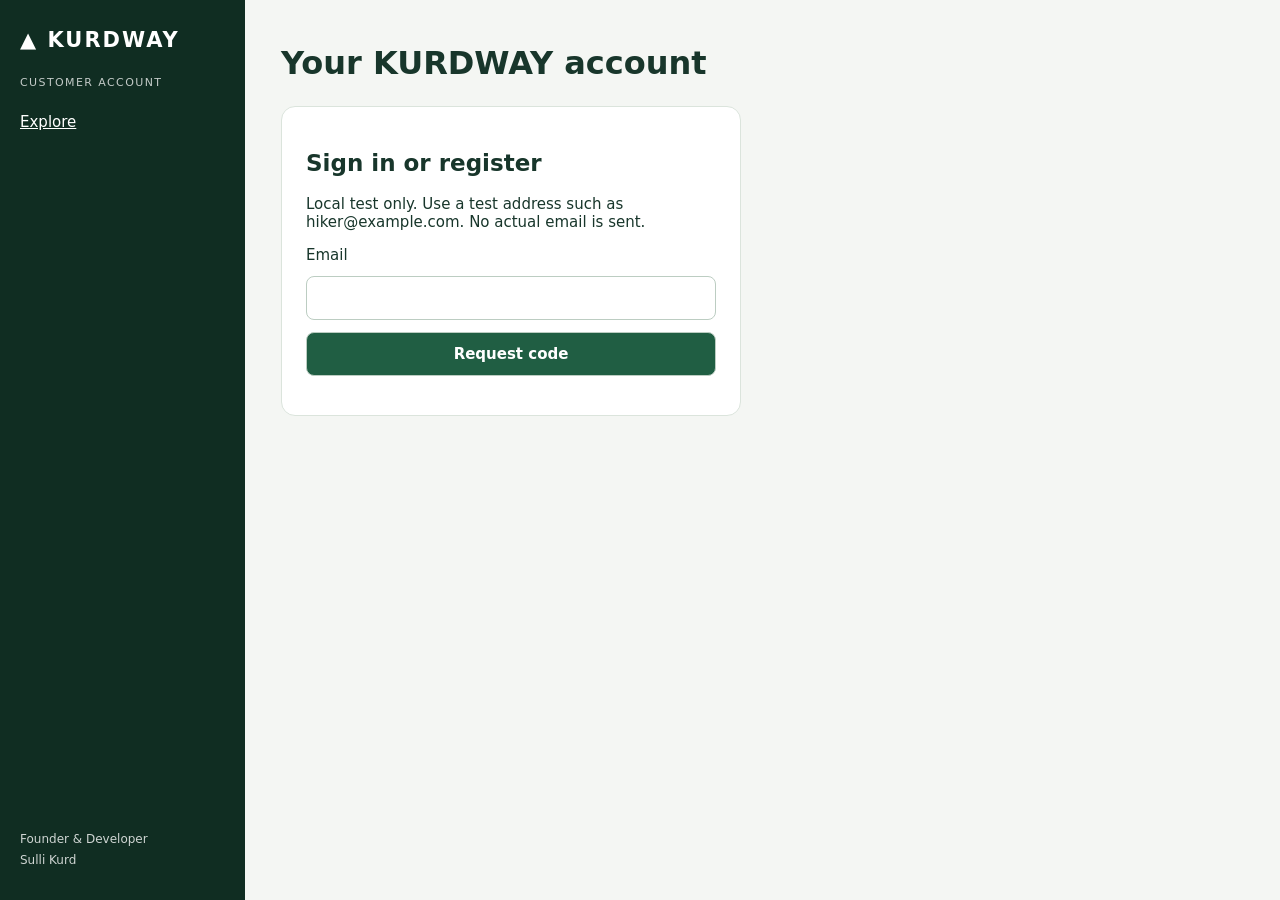
==== account.html @ 65a5e04f "feat: customer account preview account.html" ====
<!doctype html><html lang="en"><head><meta charset="utf-8"><meta name="viewport" content="width=device-width,initial-scale=1"><title>KURDWAY Account</title><link rel="stylesheet" href="/admin.css"></head><body><aside><a class="brand" href="/">▲ KURDWAY</a><small>CUSTOMER ACCOUNT</small><a href="/">Explore</a><footer>Founder & Developer<br>Sulli Kurd</footer></aside><main><h1>Your KURDWAY account</h1><section id="login"><h2>Sign in or register</h2><p>Local test only. Use a test address such as hiker@example.com. No actual email is sent.</p><form id="codeform"><label for="email">Email</label><input id="email" type="email" required maxlength="254" autocomplete="email"><button>Request code</button></form><form id="verifyform" hidden><label for="code">Six-digit code</label><input id="code" inputmode="numeric" pattern="[0-9]{6}" maxlength="6" required autocomplete="one-time-code"><button>Verify and sign in</button></form><p id="message" role="status"></p></section><section id="profile" hidden><article><h2>Account overview</h2><p id="address"></p><p id="plan"></p><p>Premium payments are not connected.</p><button id="logout">Sign out</button></article></section></main><script src="/account.js"></script></body></html>
---- admin.css ----
*{box-sizing:border-box}body{margin:0;background:#f4f6f3;color:#18362b;font:15px system-ui,sans-serif;display:grid;grid-template-columns:245px 1fr;min-height:100vh}aside{background:#102d22;color:#fff;padding:28px 20px;display:flex;flex-direction:column;gap:24px}a{color:inherit}.brand{font-weight:900;letter-spacing:2px;text-decoration:none;font-size:21px}small{font-size:11px;letter-spacing:1.4px;opacity:.75}nav{display:grid;gap:8px}button,input{font:inherit;border-radius:8px;padding:12px;border:1px solid #bccdc2}button{background:#205e43;color:#fff;cursor:pointer;font-weight:650}nav button{text-align:left;background:#ffffff0d;border-color:#ffffff20}nav button:hover,nav button.active{background:#377657}footer{margin-top:auto;font-size:12px;line-height:1.8;opacity:.8}main{padding:36px;min-width:0}header{display:flex;justify-content:space-between;align-items:center;border-bottom:1px solid #dbe4dc;margin-bottom:25px}h1{font-size:32px;margin:8px 0 24px}h2{font-size:23px}.notice{padding:14px;background:#fff2d9;border-radius:8px}.metrics{display:grid;grid-template-columns:repeat(auto-fit,minmax(150px,1fr));gap:15px}article,#login{background:#fff;padding:24px;border:1px solid #dbe4dc;border-radius:14px}strong{display:block;font-size:25px;margin-top:16px}#login{max-width:460px}form{display:grid;gap:12px}input{width:100%;background:white}.tablewrap{overflow:auto}table{width:100%;border-collapse:collapse;background:white;margin-top:16px}td,th{text-align:left;padding:12px;border-bottom:1px solid #dbe4dc}button:focus-visible,input:focus-visible,a:focus-visible{outline:3px solid #eab348;outline-offset:2px}[hidden]{display:none!important}@media(max-width:720px){body{display:block}aside{padding:16px;gap:12px}nav{grid-template-columns:1fr 1fr}main{padding:18px}footer{display:none}}
.sectionhead{display:flex;align-items:center;justify-content:space-between;gap:12px;flex-wrap:wrap}.chartcard{margin-top:18px}.chart svg{width:100%;height:auto;display:block}.planrow{display:grid;grid-template-columns:130px 1fr;align-items:center;gap:16px;margin:14px 0}progress{width:100%;accent-color:#287654}select{font:inherit;padding:10px;border:1px solid #bccdc2;border-radius:8px;background:#fff;color:#18362b}.metrics article{min-width:0}.metrics strong{overflow-wrap:anywhere}#panelstatus{font-size:13px;color:#52675a}.tablewrap td{overflow-wrap:anywhere}aside{position:sticky;top:0;height:100vh}@media(max-width:720px){aside{position:static;height:auto}.planrow{grid-template-columns:1fr}}
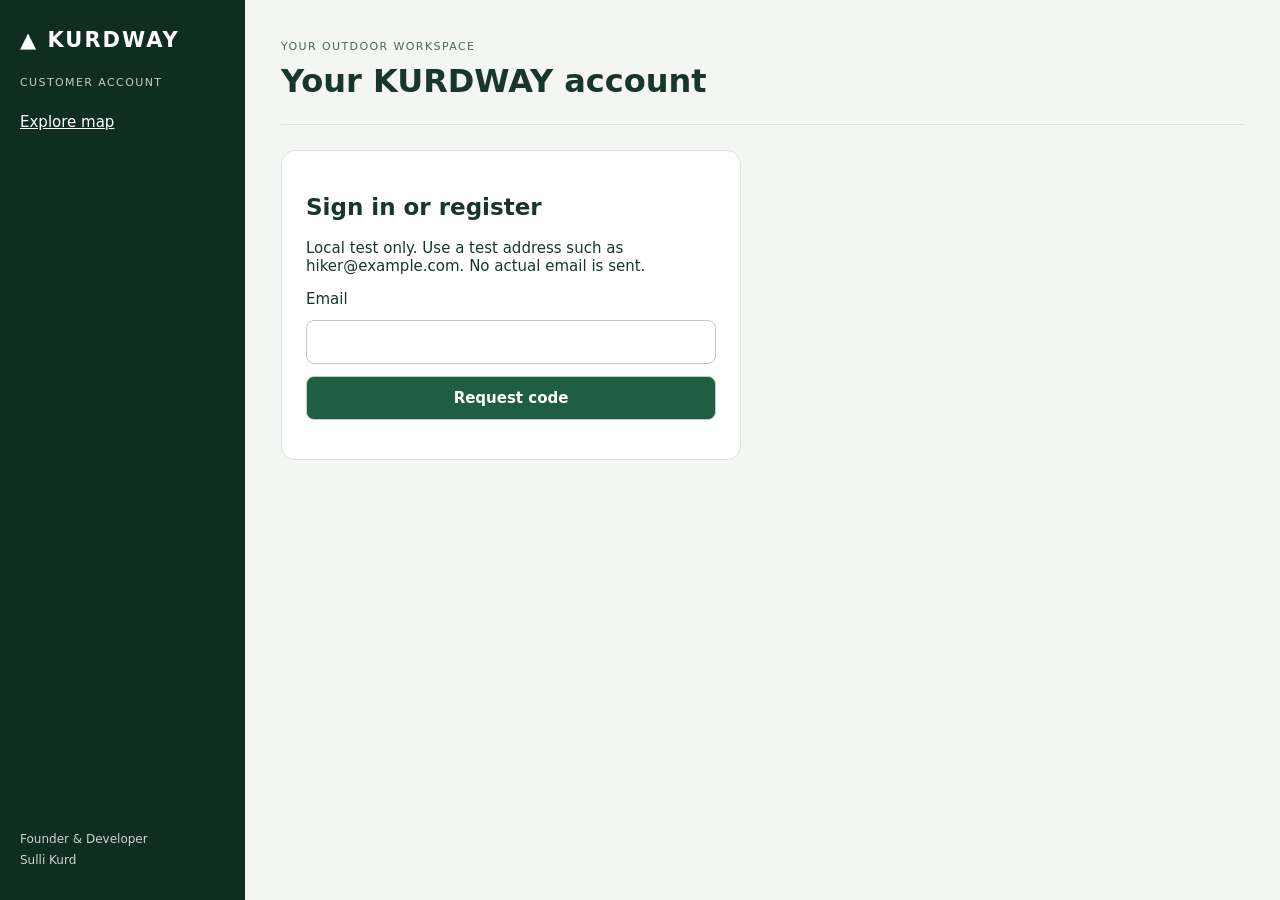
==== commit 97762c18: "feat: full customer workspace with private activities and settings" ====
--- a/account.html
+++ b/account.html
@@ -1 +1 @@
-<!doctype html><html lang="en"><head><meta charset="utf-8"><meta name="viewport" content="width=device-width,initial-scale=1"><title>KURDWAY Account</title><link rel="stylesheet" href="/admin.css"></head><body><aside><a class="brand" href="/">▲ KURDWAY</a><small>CUSTOMER ACCOUNT</small><a href="/">Explore</a><footer>Founder & Developer<br>Sulli Kurd</footer></aside><main><h1>Your KURDWAY account</h1><section id="login"><h2>Sign in or register</h2><p>Local test only. Use a test address such as hiker@example.com. No actual email is sent.</p><form id="codeform"><label for="email">Email</label><input id="email" type="email" required maxlength="254" autocomplete="email"><button>Request code</button></form><form id="verifyform" hidden><label for="code">Six-digit code</label><input id="code" inputmode="numeric" pattern="[0-9]{6}" maxlength="6" required autocomplete="one-time-code"><button>Verify and sign in</button></form><p id="message" role="status"></p></section><section id="profile" hidden><article><h2>Account overview</h2><p id="address"></p><p id="plan"></p><p>Premium payments are not connected.</p><button id="logout">Sign out</button></article></section></main><script src="/account.js"></script></body></html>+<!doctype html><html lang="en"><head><meta charset="utf-8"><meta name="viewport" content="width=device-width,initial-scale=1"><title>KURDWAY Account</title><link rel="stylesheet" href="/admin.css"></head><body><aside><a class="brand" href="/">▲ KURDWAY</a><small>CUSTOMER ACCOUNT</small><nav id="customer-nav" hidden><button data-tab="overview">Overview</button><button data-tab="favorites">Favorites</button><button data-tab="activities">My activities</button><button data-tab="settings">Profile & settings</button><button data-tab="membership">Membership</button></nav><a href="/">Explore map</a><footer>Founder & Developer<br>Sulli Kurd</footer></aside><main><header><div><small>YOUR OUTDOOR WORKSPACE</small><h1>Your KURDWAY account</h1></div><button id="logout" hidden>Sign out</button></header><section id="login"><h2>Sign in or register</h2><p>Local test only. Use a test address such as hiker@example.com. No actual email is sent.</p><form id="codeform"><label for="email">Email</label><input id="email" type="email" required maxlength="254" autocomplete="email"><button>Request code</button></form><form id="verifyform" hidden><label for="code">Six-digit code</label><input id="code" inputmode="numeric" pattern="[0-9]{6}" maxlength="6" required autocomplete="one-time-code"><button>Verify and sign in</button></form><p id="message" role="status"></p></section><section id="profile" hidden><p id="dashboard-message" role="status"></p><section id="overview" class="customer-view"><h2 id="welcome">Welcome</h2><p id="address"></p><div class="metrics"><article>Recorded hikes<strong id="trips">—</strong></article><article>Distance (km)<strong id="km">—</strong></article><article>Elevation gain (m)<strong id="elevation">—</strong></article><article>Saved places<strong id="favorite-count">—</strong></article></div><article class="chartcard"><h3>Your next adventure</h3><p>Explore geographic references, save places and record completed hikes. These are not verified routes.</p><a href="/">Explore KURDWAY →</a></article></section><section id="favorites" class="customer-view" hidden><h2>Saved places</h2><p>Choose places to save to your private account.</p><div id="places" class="metrics"></div></section><section id="activities" class="customer-view" hidden><h2>My activities</h2><article><h3>Record a completed hike</h3><form id="activityform"><label for="title">Activity title</label><input id="title" required maxlength="100"><label for="date">Date</label><input id="date" type="date" required><label for="distance">Distance in km</label><input id="distance" type="number" min="0" max="1000" step="0.01" required><label for="gain">Elevation gain in meters</label><input id="gain" type="number" min="0" max="30000" step="1" required><button>Save activity</button></form></article><article class="chartcard"><h3>Recent activities (up to 100)</h3><div class="tablewrap"><table><thead><tr><th>Activity</th><th>Date</th><th>km</th><th>Gain (m)</th><th>Action</th></tr></thead><tbody id="activityrows"></tbody></table></div></article></section><section id="settings" class="customer-view" hidden><h2>Profile & settings</h2><article><form id="profileform"><label for="displayname">Display name</label><input id="displayname" maxlength="60"><label for="language">Preferred language (saved for future localization)</label><select id="language"><option value="en">English</option><option value="ckb">سۆرانی</option><option value="ku">Kurmancî</option></select><button>Save settings</button></form><p>Local preview. Use synthetic data only.</p></article></section><section id="membership" class="customer-view" hidden><h2>Membership</h2><article><h3 id="plan"></h3><p>Free membership is available. Premium monthly and annual payments are not connected. No charges can be made.</p></article></section></section></main><script src="/account.js?v=041"></script></body></html>
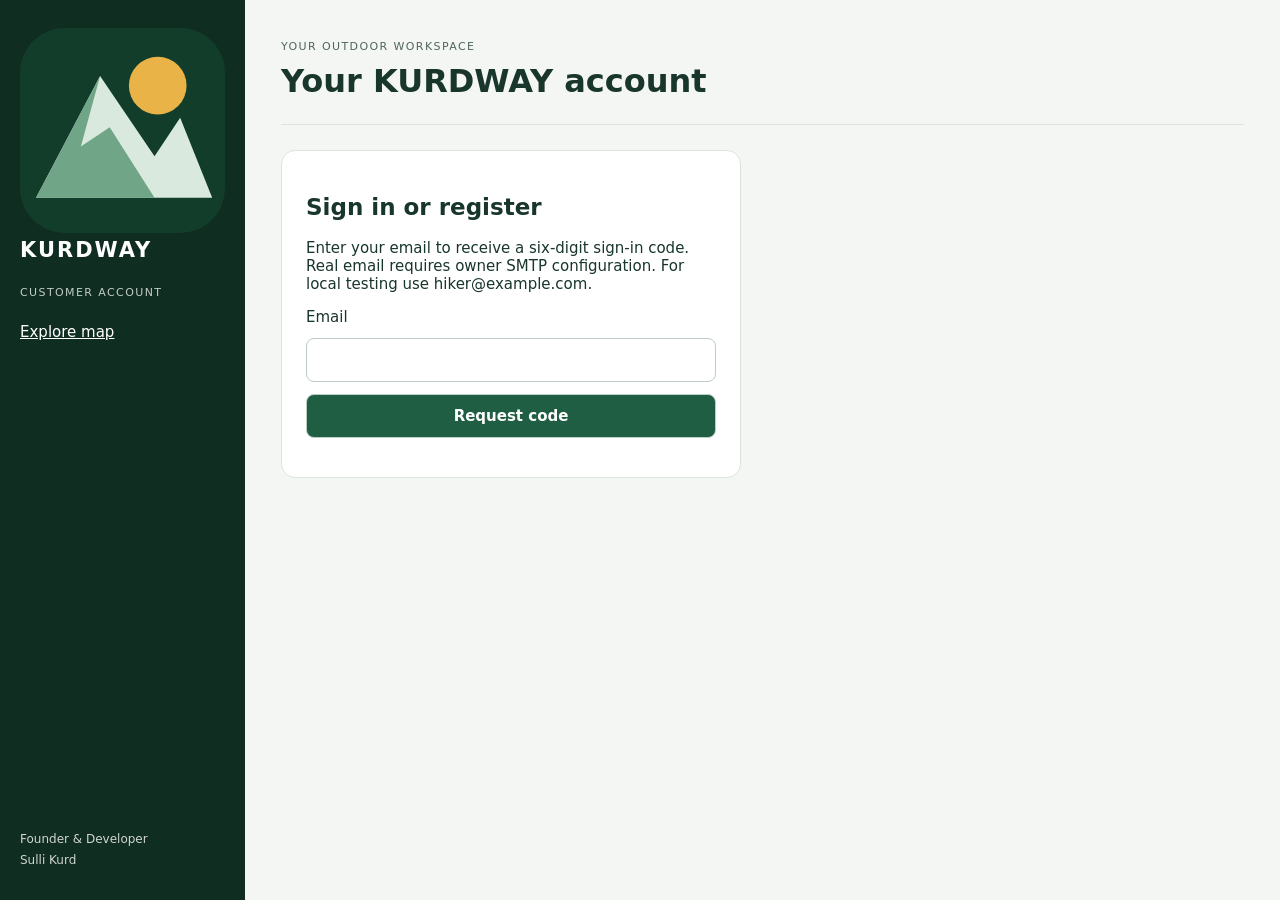
==== commit 0b0c5781: "feat: branded customer workspace and transparent membership plans" ====
--- a/account.html
+++ b/account.html
@@ -1 +1 @@
-<!doctype html><html lang="en"><head><meta charset="utf-8"><meta name="viewport" content="width=device-width,initial-scale=1"><title>KURDWAY Account</title><link rel="stylesheet" href="/admin.css"></head><body><aside><a class="brand" href="/">▲ KURDWAY</a><small>CUSTOMER ACCOUNT</small><nav id="customer-nav" hidden><button data-tab="overview">Overview</button><button data-tab="favorites">Favorites</button><button data-tab="activities">My activities</button><button data-tab="settings">Profile & settings</button><button data-tab="membership">Membership</button></nav><a href="/">Explore map</a><footer>Founder & Developer<br>Sulli Kurd</footer></aside><main><header><div><small>YOUR OUTDOOR WORKSPACE</small><h1>Your KURDWAY account</h1></div><button id="logout" hidden>Sign out</button></header><section id="login"><h2>Sign in or register</h2><p>Local test only. Use a test address such as hiker@example.com. No actual email is sent.</p><form id="codeform"><label for="email">Email</label><input id="email" type="email" required maxlength="254" autocomplete="email"><button>Request code</button></form><form id="verifyform" hidden><label for="code">Six-digit code</label><input id="code" inputmode="numeric" pattern="[0-9]{6}" maxlength="6" required autocomplete="one-time-code"><button>Verify and sign in</button></form><p id="message" role="status"></p></section><section id="profile" hidden><p id="dashboard-message" role="status"></p><section id="overview" class="customer-view"><h2 id="welcome">Welcome</h2><p id="address"></p><div class="metrics"><article>Recorded hikes<strong id="trips">—</strong></article><article>Distance (km)<strong id="km">—</strong></article><article>Elevation gain (m)<strong id="elevation">—</strong></article><article>Saved places<strong id="favorite-count">—</strong></article></div><article class="chartcard"><h3>Your next adventure</h3><p>Explore geographic references, save places and record completed hikes. These are not verified routes.</p><a href="/">Explore KURDWAY →</a></article></section><section id="favorites" class="customer-view" hidden><h2>Saved places</h2><p>Choose places to save to your private account.</p><div id="places" class="metrics"></div></section><section id="activities" class="customer-view" hidden><h2>My activities</h2><article><h3>Record a completed hike</h3><form id="activityform"><label for="title">Activity title</label><input id="title" required maxlength="100"><label for="date">Date</label><input id="date" type="date" required><label for="distance">Distance in km</label><input id="distance" type="number" min="0" max="1000" step="0.01" required><label for="gain">Elevation gain in meters</label><input id="gain" type="number" min="0" max="30000" step="1" required><button>Save activity</button></form></article><article class="chartcard"><h3>Recent activities (up to 100)</h3><div class="tablewrap"><table><thead><tr><th>Activity</th><th>Date</th><th>km</th><th>Gain (m)</th><th>Action</th></tr></thead><tbody id="activityrows"></tbody></table></div></article></section><section id="settings" class="customer-view" hidden><h2>Profile & settings</h2><article><form id="profileform"><label for="displayname">Display name</label><input id="displayname" maxlength="60"><label for="language">Preferred language (saved for future localization)</label><select id="language"><option value="en">English</option><option value="ckb">سۆرانی</option><option value="ku">Kurmancî</option></select><button>Save settings</button></form><p>Local preview. Use synthetic data only.</p></article></section><section id="membership" class="customer-view" hidden><h2>Membership</h2><article><h3 id="plan"></h3><p>Free membership is available. Premium monthly and annual payments are not connected. No charges can be made.</p></article></section></section></main><script src="/account.js?v=041"></script></body></html>+<!doctype html><html lang="en"><head><meta charset="utf-8"><meta name="viewport" content="width=device-width,initial-scale=1"><title>KURDWAY Account</title><link rel="stylesheet" href="/admin.css"><link rel="stylesheet" href="/customer.css"></head><body><aside><a class="brand" href="/"><img src="/favicon.svg" alt=""> KURDWAY</a><small>CUSTOMER ACCOUNT</small><nav id="customer-nav" hidden><button data-tab="overview">Overview</button><button data-tab="favorites">Favorites</button><button data-tab="activities">My activities</button><button data-tab="settings">Profile & settings</button><button data-tab="membership">Membership</button></nav><a href="/">Explore map</a><footer>Founder & Developer<br>Sulli Kurd</footer></aside><main><header><div><small>YOUR OUTDOOR WORKSPACE</small><h1>Your KURDWAY account</h1></div><button id="logout" hidden>Sign out</button></header><section id="login"><h2>Sign in or register</h2><p>Enter your email to receive a six-digit sign-in code. Real email requires owner SMTP configuration. For local testing use hiker@example.com.</p><form id="codeform"><label for="email">Email</label><input id="email" type="email" required maxlength="254" autocomplete="email"><button>Request code</button></form><form id="verifyform" hidden><label for="code">Six-digit code</label><input id="code" inputmode="numeric" pattern="[0-9]{6}" maxlength="6" required autocomplete="one-time-code"><button>Verify and sign in</button></form><p id="message" role="status"></p></section><section id="profile" hidden><p id="dashboard-message" role="status"></p><section id="overview" class="customer-view"><h2 id="welcome">Welcome</h2><p id="address"></p><div class="metrics"><article>Recorded hikes<strong id="trips">—</strong></article><article>Distance (km)<strong id="km">—</strong></article><article>Elevation gain (m)<strong id="elevation">—</strong></article><article>Saved places<strong id="favorite-count">—</strong></article></div><article class="chartcard"><h3>Your next adventure</h3><p>Explore geographic references, save places and record completed hikes. These are not verified routes.</p><a href="/">Explore KURDWAY →</a></article></section><section id="favorites" class="customer-view" hidden><h2>Saved places</h2><p>Choose places to save to your private account.</p><div id="places" class="metrics"></div></section><section id="activities" class="customer-view" hidden><h2>My activities</h2><article><h3>Record a completed hike</h3><form id="activityform"><label for="title">Activity title</label><input id="title" required maxlength="100"><label for="date">Date</label><input id="date" type="date" required><label for="distance">Distance in km</label><input id="distance" type="number" min="0" max="1000" step="0.01" required><label for="gain">Elevation gain in meters</label><input id="gain" type="number" min="0" max="30000" step="1" required><button>Save activity</button></form></article><article class="chartcard"><h3>Recent activities (up to 100)</h3><div class="tablewrap"><table><thead><tr><th>Activity</th><th>Date</th><th>km</th><th>Gain (m)</th><th>Action</th></tr></thead><tbody id="activityrows"></tbody></table></div></article></section><section id="settings" class="customer-view" hidden><h2>Profile & settings</h2><article><form id="profileform"><label for="displayname">Display name</label><input id="displayname" maxlength="60"><label for="language">Preferred language (saved for future localization)</label><select id="language"><option value="en">English</option><option value="ckb">سۆرانی</option><option value="ku">Kurmancî</option></select><button>Save settings</button></form><p>Local preview. Use synthetic data only.</p></article></section><section id="membership" class="customer-view" hidden><h2>Membership</h2><article><h3 id="plan"></h3><p>Free membership is available. No charges can be made.</p></article><div class="metrics membership-grid"><article><small>AVAILABLE</small><h3>Free</h3><p>Personal dashboard, saved places and manual activity history.</p></article><article><small>COMING SOON</small><h3>Premium monthly</h3><p>Planned advanced outdoor tools. Pricing and payments not configured.</p></article><article><small>COMING SOON</small><h3>Premium annual</h3><p>Planned annual membership. Pricing and payments not configured.</p></article></div></section></section></main><script src="/account.js?v=050"></script></body></html>
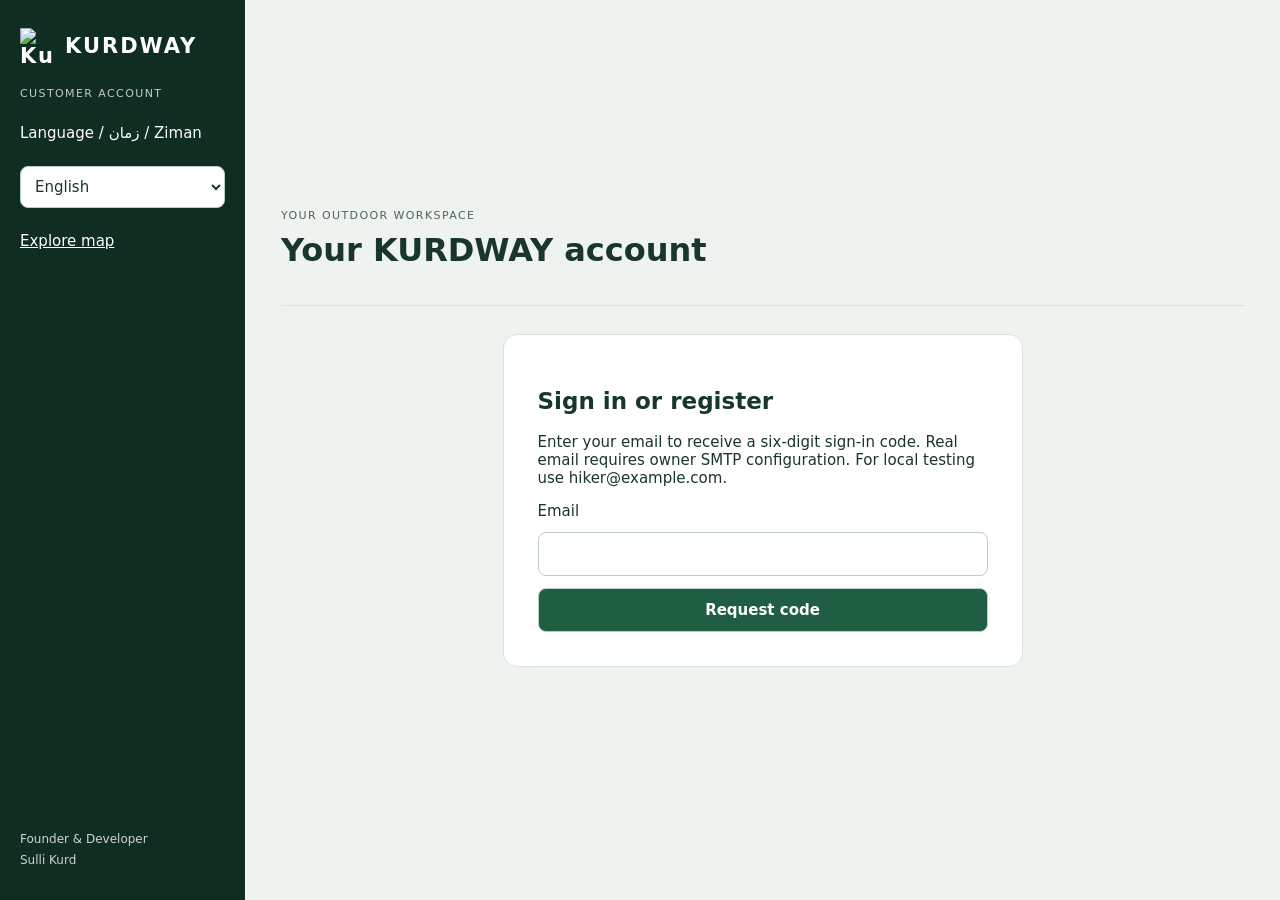
==== commit f6d9622b: "feat: apply official KurdWay branding to account.html" ====
--- a/account.html
+++ b/account.html
@@ -1 +1 @@
-<!doctype html><html lang="en"><head><meta charset="utf-8"><meta name="viewport" content="width=device-width,initial-scale=1"><title>KURDWAY Account</title><link rel="stylesheet" href="/admin.css"><link rel="stylesheet" href="/customer.css"></head><body><aside><a class="brand" href="/"><img src="/favicon.svg" alt=""> KURDWAY</a><small>CUSTOMER ACCOUNT</small><nav id="customer-nav" hidden><button data-tab="overview">Overview</button><button data-tab="favorites">Favorites</button><button data-tab="activities">My activities</button><button data-tab="settings">Profile & settings</button><button data-tab="membership">Membership</button></nav><a href="/">Explore map</a><footer>Founder & Developer<br>Sulli Kurd</footer></aside><main><header><div><small>YOUR OUTDOOR WORKSPACE</small><h1>Your KURDWAY account</h1></div><button id="logout" hidden>Sign out</button></header><section id="login"><h2>Sign in or register</h2><p>Enter your email to receive a six-digit sign-in code. Real email requires owner SMTP configuration. For local testing use hiker@example.com.</p><form id="codeform"><label for="email">Email</label><input id="email" type="email" required maxlength="254" autocomplete="email"><button>Request code</button></form><form id="verifyform" hidden><label for="code">Six-digit code</label><input id="code" inputmode="numeric" pattern="[0-9]{6}" maxlength="6" required autocomplete="one-time-code"><button>Verify and sign in</button></form><p id="message" role="status"></p></section><section id="profile" hidden><p id="dashboard-message" role="status"></p><section id="overview" class="customer-view"><h2 id="welcome">Welcome</h2><p id="address"></p><div class="metrics"><article>Recorded hikes<strong id="trips">—</strong></article><article>Distance (km)<strong id="km">—</strong></article><article>Elevation gain (m)<strong id="elevation">—</strong></article><article>Saved places<strong id="favorite-count">—</strong></article></div><article class="chartcard"><h3>Your next adventure</h3><p>Explore geographic references, save places and record completed hikes. These are not verified routes.</p><a href="/">Explore KURDWAY →</a></article></section><section id="favorites" class="customer-view" hidden><h2>Saved places</h2><p>Choose places to save to your private account.</p><div id="places" class="metrics"></div></section><section id="activities" class="customer-view" hidden><h2>My activities</h2><article><h3>Record a completed hike</h3><form id="activityform"><label for="title">Activity title</label><input id="title" required maxlength="100"><label for="date">Date</label><input id="date" type="date" required><label for="distance">Distance in km</label><input id="distance" type="number" min="0" max="1000" step="0.01" required><label for="gain">Elevation gain in meters</label><input id="gain" type="number" min="0" max="30000" step="1" required><button>Save activity</button></form></article><article class="chartcard"><h3>Recent activities (up to 100)</h3><div class="tablewrap"><table><thead><tr><th>Activity</th><th>Date</th><th>km</th><th>Gain (m)</th><th>Action</th></tr></thead><tbody id="activityrows"></tbody></table></div></article></section><section id="settings" class="customer-view" hidden><h2>Profile & settings</h2><article><form id="profileform"><label for="displayname">Display name</label><input id="displayname" maxlength="60"><label for="language">Preferred language (saved for future localization)</label><select id="language"><option value="en">English</option><option value="ckb">سۆرانی</option><option value="ku">Kurmancî</option></select><button>Save settings</button></form><p>Local preview. Use synthetic data only.</p></article></section><section id="membership" class="customer-view" hidden><h2>Membership</h2><article><h3 id="plan"></h3><p>Free membership is available. No charges can be made.</p></article><div class="metrics membership-grid"><article><small>AVAILABLE</small><h3>Free</h3><p>Personal dashboard, saved places and manual activity history.</p></article><article><small>COMING SOON</small><h3>Premium monthly</h3><p>Planned advanced outdoor tools. Pricing and payments not configured.</p></article><article><small>COMING SOON</small><h3>Premium annual</h3><p>Planned annual membership. Pricing and payments not configured.</p></article></div></section></section></main><script src="/account.js?v=050"></script></body></html>+<!doctype html><html lang="en"><head><meta charset="utf-8"><meta name="viewport" content="width=device-width,initial-scale=1"><link rel="icon" href="/brand-logo"><title>KURDWAY Account</title><link rel="stylesheet" href="/admin.css"><link rel="stylesheet" href="/customer.css"></head><body><aside><a class="brand" href="/"><img src="/brand-logo" alt="KurdWay logo"> KURDWAY</a><small>CUSTOMER ACCOUNT</small><label for="portal-language">Language / زمان / Ziman</label><select id="portal-language"><option value="en">English</option><option value="ckb">سۆرانی</option><option value="ku">Kurmancî</option></select><nav id="customer-nav" hidden><button data-tab="overview">Overview</button><button data-tab="favorites">Favorites</button><button data-tab="activities">My activities</button><button data-tab="settings">Profile & settings</button><button data-tab="membership">Membership</button></nav><a href="/">Explore map</a><footer>Founder & Developer<br>Sulli Kurd</footer></aside><main><header><div><small>YOUR OUTDOOR WORKSPACE</small><h1>Your KURDWAY account</h1></div><button id="logout" hidden>Sign out</button></header><section id="login"><h2>Sign in or register</h2><p>Enter your email to receive a six-digit sign-in code. Real email requires owner SMTP configuration. For local testing use hiker@example.com.</p><form id="codeform"><label for="email">Email</label><input id="email" type="email" required maxlength="254" autocomplete="email"><button>Request code</button></form><form id="verifyform" hidden><label for="code">Six-digit code</label><input id="code" inputmode="numeric" pattern="[0-9]{6}" maxlength="6" required autocomplete="one-time-code"><button>Verify and sign in</button></form><p id="message" role="status"></p></section><section id="profile" hidden><p id="dashboard-message" role="status"></p><section id="overview" class="customer-view"><h2 id="welcome">Welcome</h2><p id="address"></p><div class="metrics"><article>Recorded hikes<strong id="trips">—</strong></article><article>Distance (km)<strong id="km">—</strong></article><article>Elevation gain (m)<strong id="elevation">—</strong></article><article>Saved places<strong id="favorite-count">—</strong></article></div><article class="chartcard"><h3>Your next adventure</h3><p>Explore geographic references, save places and record completed hikes. These are not verified routes.</p><a href="/">Explore KURDWAY →</a></article></section><section id="favorites" class="customer-view" hidden><h2>Saved places</h2><p>Choose places to save to your private account.</p><div id="places" class="metrics"></div></section><section id="activities" class="customer-view" hidden><h2>My activities</h2><article><h3>Record a completed hike</h3><form id="activityform"><label for="title">Activity title</label><input id="title" required maxlength="100"><label for="date">Date</label><input id="date" type="date" required><label for="distance">Distance in km</label><input id="distance" type="number" min="0" max="1000" step="0.01" required><label for="gain">Elevation gain in meters</label><input id="gain" type="number" min="0" max="30000" step="1" required><button>Save activity</button></form></article><article class="chartcard"><h3>Recent activities (up to 100)</h3><div class="tablewrap"><table><thead><tr><th>Activity</th><th>Date</th><th>km</th><th>Gain (m)</th><th>Action</th></tr></thead><tbody id="activityrows"></tbody></table></div></article></section><section id="settings" class="customer-view" hidden><h2>Profile & settings</h2><article><form id="profileform"><label for="displayname">Display name</label><input id="displayname" maxlength="60"><label for="language">Preferred language</label><select id="language"><option value="en">English</option><option value="ckb">سۆرانی</option><option value="ku">Kurmancî</option></select><button>Save settings</button></form><p>Local preview. Use synthetic data only.</p></article></section><section id="membership" class="customer-view" hidden><h2>Membership</h2><article><h3 id="plan"></h3><p>Free membership is available. No charges can be made.</p></article><div class="metrics membership-grid"><article><small>AVAILABLE</small><h3>Free</h3><p>Personal dashboard, saved places and manual activity history.</p></article><article><small>COMING SOON</small><h3>Premium monthly</h3><p>Planned advanced outdoor tools. Pricing and payments not configured.</p></article><article><small>COMING SOON</small><h3>Premium annual</h3><p>Planned annual membership. Pricing and payments not configured.</p></article></div></section></section></main><script src="/customer-language.js"></script><script src="/account.js?v=070"></script></body></html>
--- a/customer.css
+++ b/customer.css
@@ -0,0 +1 @@
+body{background:#eef3ef}aside .brand{display:flex;align-items:center;gap:10px}aside .brand img{width:35px;height:35px}main{max-width:1440px;width:100%;margin:auto;align-self:start}header{padding-bottom:12px}.metrics article{box-shadow:0 4px 16px #16382a08}.customer-view>h2{margin-top:25px}#overview .chartcard{background:#183d2e;color:#fff;padding:32px}#overview .chartcard a{color:#c5efc9}#login{margin:28px auto;max-width:520px;padding:34px}#login form+form{margin-top:20px}#dashboard-message:empty,#message:empty{display:none}.membership-grid{margin-top:20px}.membership-grid article:first-child{border:2px solid #287654}.customer-view form{max-width:560px}#places article h3{min-height:48px}#places article button{width:100%}@media(max-width:720px){main{padding:18px}#login{padding:20px}#overview .chartcard{padding:22px}}
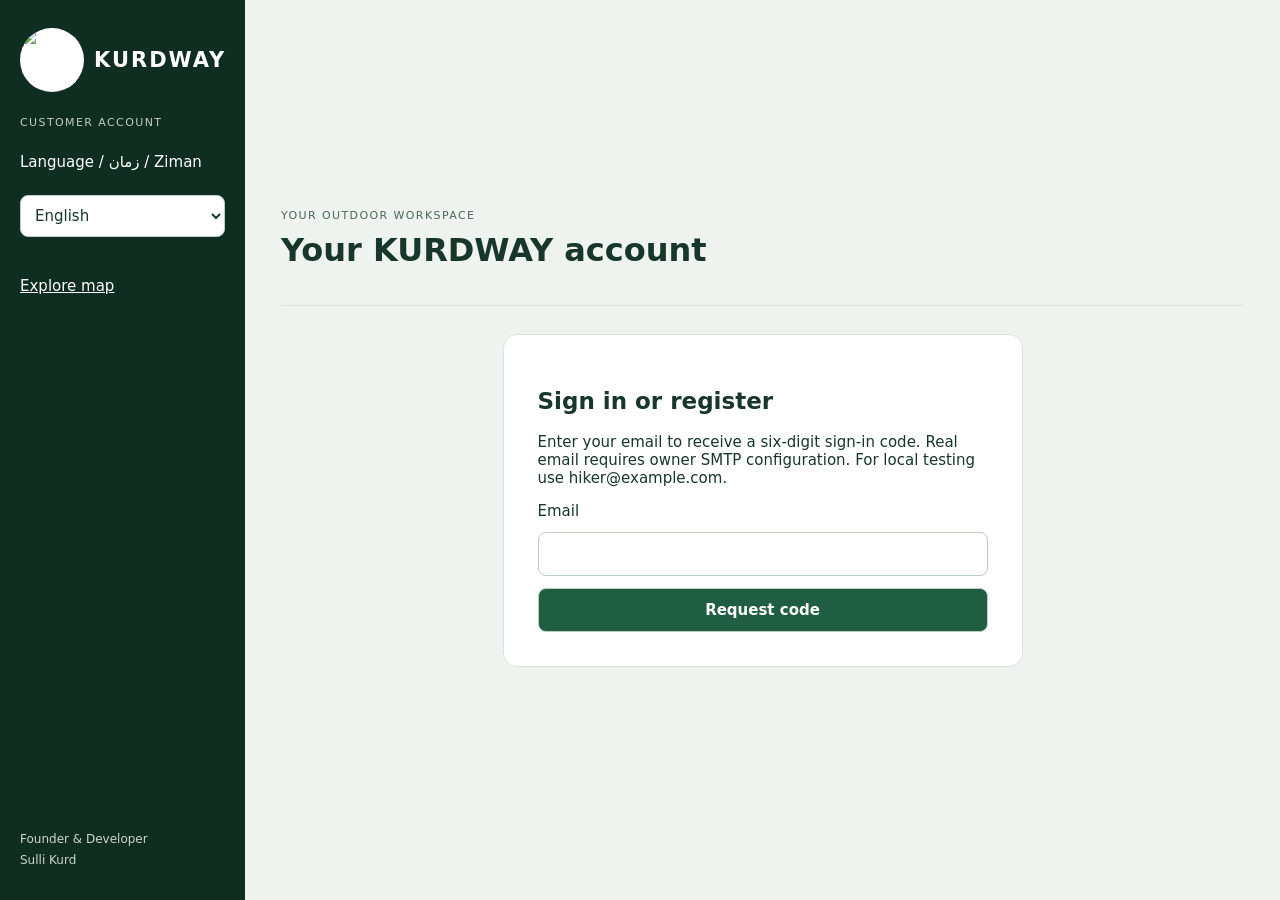
==== commit e4fea24d: "fix: refresh browser assets after upgrade" ====
--- a/account.html
+++ b/account.html
@@ -1 +1 @@
-<!doctype html><html lang="en"><head><meta charset="utf-8"><meta name="viewport" content="width=device-width,initial-scale=1"><link rel="icon" href="/brand-logo"><title>KURDWAY Account</title><link rel="stylesheet" href="/admin.css"><link rel="stylesheet" href="/customer.css"></head><body><aside><a class="brand" href="/"><img src="/brand-logo" alt="KurdWay logo"> KURDWAY</a><small>CUSTOMER ACCOUNT</small><label for="portal-language">Language / زمان / Ziman</label><select id="portal-language"><option value="en">English</option><option value="ckb">سۆرانی</option><option value="ku">Kurmancî</option></select><nav id="customer-nav" hidden><button data-tab="overview">Overview</button><button data-tab="favorites">Favorites</button><button data-tab="activities">My activities</button><button data-tab="settings">Profile & settings</button><button data-tab="membership">Membership</button></nav><a href="/">Explore map</a><footer>Founder & Developer<br>Sulli Kurd</footer></aside><main><header><div><small>YOUR OUTDOOR WORKSPACE</small><h1>Your KURDWAY account</h1></div><button id="logout" hidden>Sign out</button></header><section id="login"><h2>Sign in or register</h2><p>Enter your email to receive a six-digit sign-in code. Real email requires owner SMTP configuration. For local testing use hiker@example.com.</p><form id="codeform"><label for="email">Email</label><input id="email" type="email" required maxlength="254" autocomplete="email"><button>Request code</button></form><form id="verifyform" hidden><label for="code">Six-digit code</label><input id="code" inputmode="numeric" pattern="[0-9]{6}" maxlength="6" required autocomplete="one-time-code"><button>Verify and sign in</button></form><p id="message" role="status"></p></section><section id="profile" hidden><p id="dashboard-message" role="status"></p><section id="overview" class="customer-view"><h2 id="welcome">Welcome</h2><p id="address"></p><div class="metrics"><article>Recorded hikes<strong id="trips">—</strong></article><article>Distance (km)<strong id="km">—</strong></article><article>Elevation gain (m)<strong id="elevation">—</strong></article><article>Saved places<strong id="favorite-count">—</strong></article></div><article class="chartcard"><h3>Your next adventure</h3><p>Explore geographic references, save places and record completed hikes. These are not verified routes.</p><a href="/">Explore KURDWAY →</a></article></section><section id="favorites" class="customer-view" hidden><h2>Saved places</h2><p>Choose places to save to your private account.</p><div id="places" class="metrics"></div></section><section id="activities" class="customer-view" hidden><h2>My activities</h2><article><h3>Record a completed hike</h3><form id="activityform"><label for="title">Activity title</label><input id="title" required maxlength="100"><label for="date">Date</label><input id="date" type="date" required><label for="distance">Distance in km</label><input id="distance" type="number" min="0" max="1000" step="0.01" required><label for="gain">Elevation gain in meters</label><input id="gain" type="number" min="0" max="30000" step="1" required><button>Save activity</button></form></article><article class="chartcard"><h3>Recent activities (up to 100)</h3><div class="tablewrap"><table><thead><tr><th>Activity</th><th>Date</th><th>km</th><th>Gain (m)</th><th>Action</th></tr></thead><tbody id="activityrows"></tbody></table></div></article></section><section id="settings" class="customer-view" hidden><h2>Profile & settings</h2><article><form id="profileform"><label for="displayname">Display name</label><input id="displayname" maxlength="60"><label for="language">Preferred language</label><select id="language"><option value="en">English</option><option value="ckb">سۆرانی</option><option value="ku">Kurmancî</option></select><button>Save settings</button></form><p>Local preview. Use synthetic data only.</p></article></section><section id="membership" class="customer-view" hidden><h2>Membership</h2><article><h3 id="plan"></h3><p>Free membership is available. No charges can be made.</p></article><div class="metrics membership-grid"><article><small>AVAILABLE</small><h3>Free</h3><p>Personal dashboard, saved places and manual activity history.</p></article><article><small>COMING SOON</small><h3>Premium monthly</h3><p>Planned advanced outdoor tools. Pricing and payments not configured.</p></article><article><small>COMING SOON</small><h3>Premium annual</h3><p>Planned annual membership. Pricing and payments not configured.</p></article></div></section></section></main><script src="/customer-language.js"></script><script src="/account.js?v=070"></script></body></html>+<!doctype html><html lang="en"><head><meta charset="utf-8"><meta name="viewport" content="width=device-width,initial-scale=1"><link rel="icon" href="/brand-logo"><title>KURDWAY Account</title><link rel="stylesheet" href="/admin.css"><link rel="stylesheet" href="/customer.css?v=071"></head><body><aside><a class="brand" href="/"><img src="/brand-logo" alt="KurdWay logo"> KURDWAY</a><small>CUSTOMER ACCOUNT</small><label for="portal-language">Language / زمان / Ziman</label><select id="portal-language"><option value="en">English</option><option value="ckb">سۆرانی</option><option value="ku">Kurmancî</option></select><nav id="customer-nav" hidden><button data-tab="overview">Overview</button><button data-tab="favorites">Favorites</button><button data-tab="activities">My activities</button><button data-tab="settings">Profile & settings</button><button data-tab="membership">Membership</button></nav><a href="/">Explore map</a><footer>Founder & Developer<br>Sulli Kurd</footer></aside><main><header><div><small>YOUR OUTDOOR WORKSPACE</small><h1>Your KURDWAY account</h1></div><button id="logout" hidden>Sign out</button></header><section id="login"><h2>Sign in or register</h2><p>Enter your email to receive a six-digit sign-in code. Real email requires owner SMTP configuration. For local testing use hiker@example.com.</p><form id="codeform"><label for="email">Email</label><input id="email" type="email" required maxlength="254" autocomplete="email"><button>Request code</button></form><form id="verifyform" hidden><label for="code">Six-digit code</label><input id="code" inputmode="numeric" pattern="[0-9]{6}" maxlength="6" required autocomplete="one-time-code"><button>Verify and sign in</button></form><p id="message" role="status"></p></section><section id="profile" hidden><p id="dashboard-message" role="status"></p><section id="overview" class="customer-view"><h2 id="welcome">Welcome</h2><p id="address"></p><div class="metrics"><article>Recorded hikes<strong id="trips">—</strong></article><article>Distance (km)<strong id="km">—</strong></article><article>Elevation gain (m)<strong id="elevation">—</strong></article><article>Saved places<strong id="favorite-count">—</strong></article></div><article class="chartcard"><h3>Your next adventure</h3><p>Explore geographic references, save places and record completed hikes. These are not verified routes.</p><a href="/">Explore KURDWAY →</a></article></section><section id="favorites" class="customer-view" hidden><h2>Saved places</h2><p>Choose places to save to your private account.</p><div id="places" class="metrics"></div></section><section id="activities" class="customer-view" hidden><h2>My activities</h2><article><h3>Record a completed hike</h3><form id="activityform"><label for="title">Activity title</label><input id="title" required maxlength="100"><label for="date">Date</label><input id="date" type="date" required><label for="distance">Distance in km</label><input id="distance" type="number" min="0" max="1000" step="0.01" required><label for="gain">Elevation gain in meters</label><input id="gain" type="number" min="0" max="30000" step="1" required><button>Save activity</button></form></article><article class="chartcard"><h3>Recent activities (up to 100)</h3><div class="tablewrap"><table><thead><tr><th>Activity</th><th>Date</th><th>km</th><th>Gain (m)</th><th>Action</th></tr></thead><tbody id="activityrows"></tbody></table></div></article></section><section id="settings" class="customer-view" hidden><h2>Profile & settings</h2><article><form id="profileform"><label for="displayname">Display name</label><input id="displayname" maxlength="60"><label for="language">Preferred language</label><select id="language"><option value="en">English</option><option value="ckb">سۆرانی</option><option value="ku">Kurmancî</option></select><button>Save settings</button></form><p>Local preview. Use synthetic data only.</p></article></section><section id="membership" class="customer-view" hidden><h2>Membership</h2><article><h3 id="plan"></h3><p>Free membership is available. No charges can be made.</p></article><div class="metrics membership-grid"><article><small>AVAILABLE</small><h3>Free</h3><p>Personal dashboard, saved places and manual activity history.</p></article><article><small>COMING SOON</small><h3>Premium monthly</h3><p>Planned advanced outdoor tools. Pricing and payments not configured.</p></article><article><small>COMING SOON</small><h3>Premium annual</h3><p>Planned annual membership. Pricing and payments not configured.</p></article></div></section></section></main><script src="/customer-language.js?v=071"></script><script src="/account.js?v=071"></script></body></html>
--- a/customer.css
+++ b/customer.css
@@ -1 +1,2 @@
-body{background:#eef3ef}aside .brand{display:flex;align-items:center;gap:10px}aside .brand img{width:35px;height:35px}main{max-width:1440px;width:100%;margin:auto;align-self:start}header{padding-bottom:12px}.metrics article{box-shadow:0 4px 16px #16382a08}.customer-view>h2{margin-top:25px}#overview .chartcard{background:#183d2e;color:#fff;padding:32px}#overview .chartcard a{color:#c5efc9}#login{margin:28px auto;max-width:520px;padding:34px}#login form+form{margin-top:20px}#dashboard-message:empty,#message:empty{display:none}.membership-grid{margin-top:20px}.membership-grid article:first-child{border:2px solid #287654}.customer-view form{max-width:560px}#places article h3{min-height:48px}#places article button{width:100%}@media(max-width:720px){main{padding:18px}#login{padding:20px}#overview .chartcard{padding:22px}}+body{background:#eef3ef}aside .brand{display:flex;align-items:center;gap:10px}aside .brand img{width:35px;height:35px}main{max-width:1440px;width:100%;margin:auto;align-self:start}header{padding-bottom:12px}.metrics article{box-shadow:0 4px 16px #16382a08}.customer-view>h2{margin-top:25px}#overview .chartcard{background:#183d2e;color:#fff;padding:32px}#overview .chartcard a{color:#c5efc9}#login{margin:28px auto;max-width:520px;padding:34px}#login form+form{margin-top:20px}#dashboard-message:empty,#message:empty{display:none}.membership-grid{margin-top:20px}.membership-grid article:first-child{border:2px solid #287654}.customer-view form{max-width:560px}#places article h3{min-height:48px}#places article button{width:100%}@media(max-width:720px){main{padding:18px}#login{padding:20px}#overview .chartcard{padding:22px}}
+aside .brand img{width:64px;height:64px;border-radius:50%;object-fit:contain;background:#fff}#portal-language{width:100%;margin-bottom:16px}html[dir=rtl] main{text-align:right}html[dir=rtl] aside{text-align:right}html[dir=rtl] #address{direction:ltr;text-align:right}#customer-nav button.active{border-color:#e4bf59;background:#2c5642} @media(max-width:720px){aside .brand img{width:48px;height:48px}#customer-nav{display:flex;flex-wrap:wrap;gap:6px}#customer-nav[hidden]{display:none}#customer-nav button{flex:1 1 120px}}
